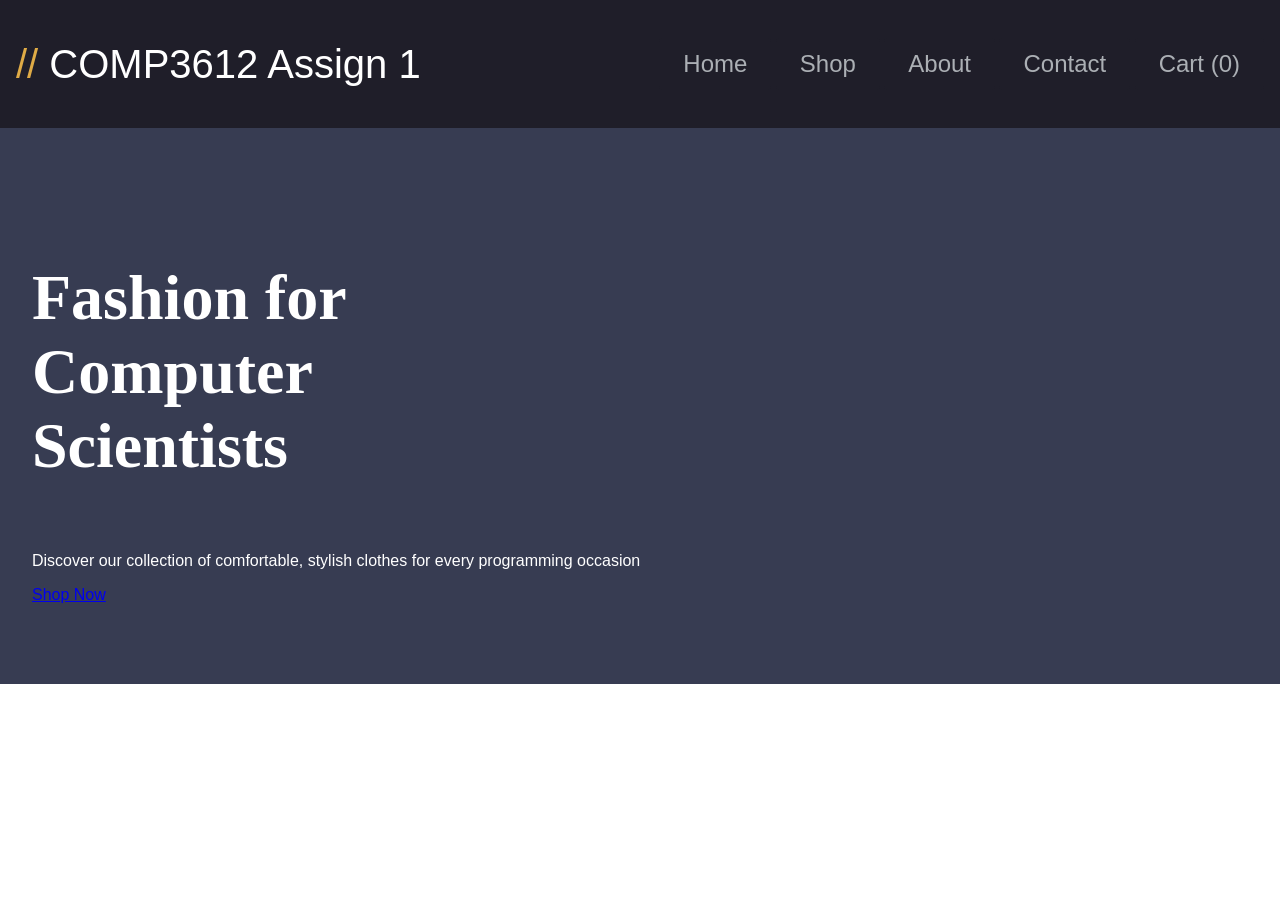
==== assign1/instructions/index.html @ 2de92e4e "Hero banner in progress, spacing needs to be fxixed" ====
<!DOCTYPE html>
<html lang="en">

<body>
<head>
    
    <link rel="stylesheet" href="styles.css">
    
</head>
<main>
    <header>
        <h1><span>//</span> COMP3612 Assign 1</h1>
        <div class = "nav-buttons">
            <a href="C:\Users\Gabriel Robles\comp3612.github.io\assign1\instructions\index.html">Home</a>
            <a href= "#">Shop</a>
            <a href = "C:\Users\Gabriel Robles\comp3612.github.io\assign1\instructions\about.html">About</a>
            <a href = "#">Contact</a> 
            <a href = "#">Cart (0)</a>
        </div>
    </header>

    <section class="banner">
        <h2>Fashion for 
            Computer 
            Scientists</h2>
        <p>Discover our collection of comfortable, stylish clothes for every programming occasion</p>
        <a href = "#"> Shop Now </a>
    </section>



</main>
</body>
</html>
---- assign1/instructions/styles.css ----
body {
    margin: 0;
    padding: 0;
    font-family:   Roboto, Arial, sans-serif;
    font-size: 1em;
}

header {
    padding: 0 1em;
    background-color: #1F1E29;
    height: 8em;
    display: flex;
    justify-content: space-between;
    align-items: center;
   
}

header h1{
    color: #FFFFFF;
    font-size: 2.5em;
    font-family: 'Consolas', sans-serif;
    font-weight: normal;
}

header h1 span {
    color: #DFAB46;
    font-family: 'Consolas', sans-serif;
}

.nav-buttons a {
    background-color:#1F1E29;
    color: #abafb4;
    font-family: 'Roboto', sans-serif;
    text-decoration: none;
    display: inline-block;
    padding: 0.5em 1em;
    border: none;
    border-radius: 0.25rem;
    cursor: pointer;
    font-size: 1.5em;
}

.nav-buttons a:hover {
    background-color: #354A60; /* The purple color applies only when hovered */
}

.banner {
    background-color: #373c52;
    padding: 5rem 2rem;
    color: #FFFFFF;
    display: flex;
    flex-direction: column;
}

.banner h2 {
    font-size: 4rem;
    font-weight: bold;
    font-family: 'Playfair Display';
    max-width: 25rem;
}
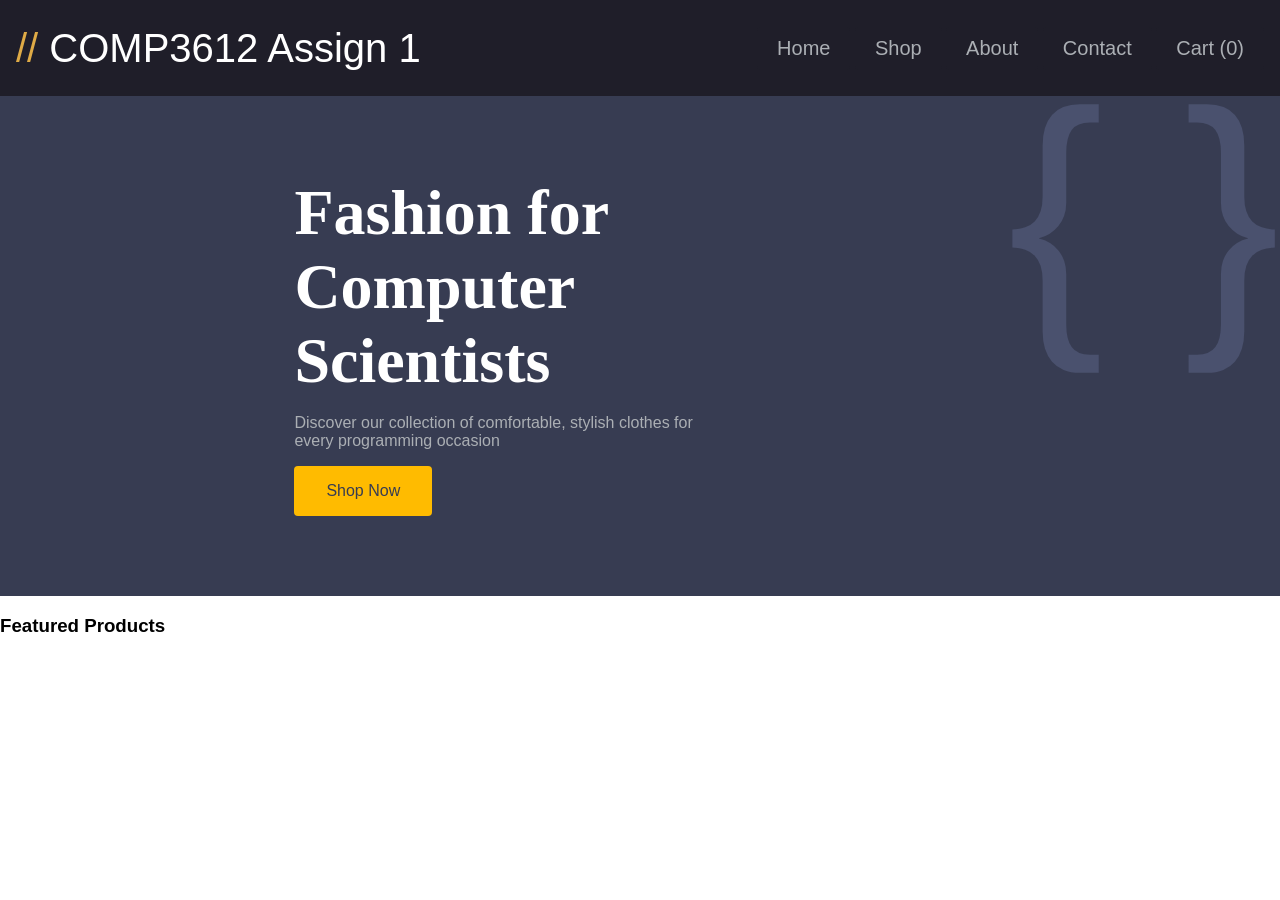
==== commit 215e0f83: "Started on the cards section" ====
--- a/assign1/instructions/index.html
+++ b/assign1/instructions/index.html
@@ -1,34 +1,37 @@
 <!DOCTYPE html>
 <html lang="en">
-
+<head>
+    <link rel="stylesheet" href="styles.css">
+</head>
 <body>
-<head>
-    
-    <link rel="stylesheet" href="styles.css">
-    
-</head>
-<main>
+    <!-- Navigation -->
     <header>
         <h1><span>//</span> COMP3612 Assign 1</h1>
-        <div class = "nav-buttons">
-            <a href="C:\Users\Gabriel Robles\comp3612.github.io\assign1\instructions\index.html">Home</a>
-            <a href= "#">Shop</a>
-            <a href = "C:\Users\Gabriel Robles\comp3612.github.io\assign1\instructions\about.html">About</a>
-            <a href = "#">Contact</a> 
-            <a href = "#">Cart (0)</a>
+        <div class="nav-buttons">
+            <a href="index.html">Home</a>
+            <a href="#">Shop</a>
+            <a href="about.html">About</a>
+            <a href="#">Contact</a> 
+            <a href="#">Cart (0)</a>
         </div>
     </header>
 
-    <section class="banner">
-        <h2>Fashion for 
-            Computer 
-            Scientists</h2>
-        <p>Discover our collection of comfortable, stylish clothes for every programming occasion</p>
-        <a href = "#"> Shop Now </a>
-    </section>
+    <main>
+        <!-- Hero Banner -->
+        <section class="banner">
+            <span class="braces" aria-hidden="true">{ }</span>
+            <h2>Fashion for 
+                Computer 
+                Scientists</h2>
+            <p>Discover our collection of comfortable, stylish clothes for every programming occasion</p>
+            <a href="#"> Shop Now </a>
+        </section>
 
-
-
-</main>
+        <!-- Product Section -->
+        <section class="products";>
+            <h3>Featured Products</h3>
+            
+        </section>
+    </main>
 </body>
-</html>
+</html>
--- a/assign1/instructions/styles.css
+++ b/assign1/instructions/styles.css
@@ -8,7 +8,7 @@
 header {
     padding: 0 1em;
     background-color: #1F1E29;
-    height: 8em;
+    height: 6em;
     display: flex;
     justify-content: space-between;
     align-items: center;
@@ -37,7 +37,7 @@
     border: none;
     border-radius: 0.25rem;
     cursor: pointer;
-    font-size: 1.5em;
+    font-size: 1.25em;
 }
 
 .nav-buttons a:hover {
@@ -46,10 +46,13 @@
 
 .banner {
     background-color: #373c52;
-    padding: 5rem 2rem;
     color: #FFFFFF;
     display: flex;
     flex-direction: column;
+    align-items: flex-start;
+    text-align: left;
+    padding: 5rem 23%;
+
 }
 
 .banner h2 {
@@ -57,4 +60,33 @@
     font-weight: bold;
     font-family: 'Playfair Display';
     max-width: 25rem;
+    margin: 0;
+}
+
+.banner p {
+    font-size: 1em;
+    font-family: 'Roboto', sans-serif;
+    color: #abafb4;
+    max-width: 26rem;
+    margin: 1;
+}
+
+.banner a {
+    background-color: rgb(255, 187, 0);
+    color: #373c52;
+    text-decoration: none;
+    display: inline-block;
+    padding: 1em 2em;
+    border: none;
+    border-radius: 0.25rem;
+    cursor: pointer;
+}
+
+.braces {
+  position: absolute;
+  top: 3rem;
+  right: 0;
+  font-family: 'Consolas', sans-serif;
+  font-size: 18rem;
+  color: #4a516e;
 }
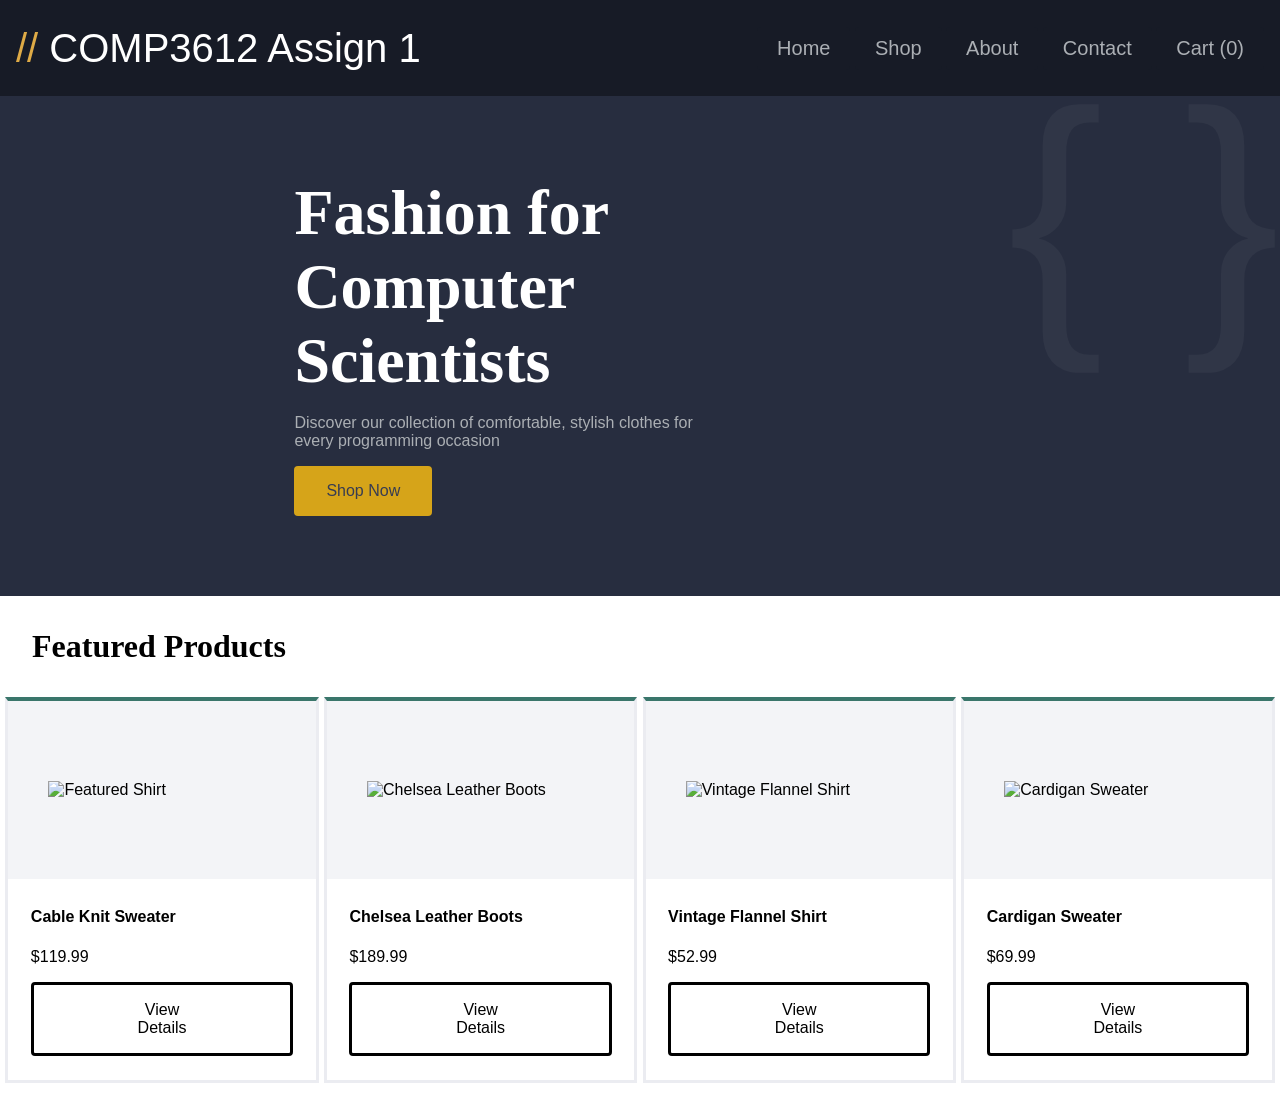
==== commit 05b4142e: "started on cards almost done" ====
--- a/assign1/instructions/index.html
+++ b/assign1/instructions/index.html
@@ -28,8 +28,70 @@
         </section>
 
         <!-- Product Section -->
-        <section class="products";>
+        <section class="products">
             <h3>Featured Products</h3>
+
+            <article class="cards">
+
+                <article class="card">
+
+                    <figure id="Shirt">
+                    <img src="C:\Users\gr747\Downloads\Comp 3612 Web development\comp3612.github.io\assign1\data\images\003-small-front.png" alt="Featured Shirt"> 
+                    </figure>
+                    <div class="card-content">
+                        <h4>Cable Knit Sweater</h4>
+                        <p>$119.99</p>
+                        <div class="card-actions">
+                        <a href="product.html">View Details</a>
+                        </div>
+                    </div>
+                </article>
+                
+                <article class="card">
+
+                    <figure id="Boots">
+                    <img src="data/004-small-front.png" alt="Chelsea Leather Boots"> 
+                    </figure>
+                    <div class="card-content">
+                        <h4>Chelsea Leather Boots</h4>
+                        <p>$189.99</p>
+                        <div class="card-actions">
+                        <a href="product.html">View Details</a>
+                        </div>
+                    </div>
+                </article>
+
+                <article class="card">
+
+                    <figure id="Flannel">
+                    <img src="data/005-small-front.png" alt="Vintage Flannel Shirt">
+                    </figure>
+                    <div class="card-content">
+                        <h4>Vintage Flannel Shirt</h4>
+                        <p>$52.99</p>
+                        <div class="card-actions">
+                        <a href="#">View Details</a>
+                        </div>
+                    </div>
+                
+                </article>
+               
+                
+
+                <article class="card">
+
+                    <figure id="Cardigan">
+                    <img src="data/006-small-front.png" alt="Cardigan Sweater"> 
+                    </figure>
+                    <div class="card-content">
+                        <h4>Cardigan Sweater</h4>
+                        <p>$69.99</p>
+                        <div class="card-actions">
+                        <a href="#">View Details</a>
+                        </div>
+                    </div>
+                
+                </article>
             
         </section>
     </main>
--- a/assign1/instructions/styles.css
+++ b/assign1/instructions/styles.css
@@ -7,7 +7,7 @@
 
 header {
     padding: 0 1em;
-    background-color: #1F1E29;
+    background-color: #171b26;
     height: 6em;
     display: flex;
     justify-content: space-between;
@@ -28,7 +28,7 @@
 }
 
 .nav-buttons a {
-    background-color:#1F1E29;
+    background-color:#171b26;
     color: #abafb4;
     font-family: 'Roboto', sans-serif;
     text-decoration: none;
@@ -41,11 +41,11 @@
 }
 
 .nav-buttons a:hover {
-    background-color: #354A60; /* The purple color applies only when hovered */
+    background-color: #34495e; /* The purple color applies only when hovered */
 }
 
 .banner {
-    background-color: #373c52;
+    background-color: #272d3f;
     color: #FFFFFF;
     display: flex;
     flex-direction: column;
@@ -72,7 +72,7 @@
 }
 
 .banner a {
-    background-color: rgb(255, 187, 0);
+    background-color: #d6a419;
     color: #373c52;
     text-decoration: none;
     display: inline-block;
@@ -88,5 +88,66 @@
   right: 0;
   font-family: 'Consolas', sans-serif;
   font-size: 18rem;
-  color: #4a516e;
+  color: #303647;
+}
+.products h3{
+    font-family: 'Playfair Display';
+    font-size: 2rem;
+    margin: 2rem 2rem;
+    
+}
+
+
+.cards {
+    display: flex;
+    justify-content: space-evenly;
+    flex-wrap: wrap;
+
+    .card {
+	    background: #f3f4f7;
+	    margin-bottom: 2em;	
+        padding: 0;
+        width: 24%;
+        border: 3px solid #ebecf1;
+        align-items: center;
+        border-top: 4px solid #3a766b;
+
+    }
+    .card img {
+        width: 100%;
+        display:block;
+        margin: 5rem auto;
+
+    }
+
+    .card-content {
+	    padding: 0.5em 1.4em 0 1.4em;
+	    font-size: 1rem; 
+        background-color: white;
+
+    }
+
+    .card-actions {
+        text-align: center;
+        padding-bottom: 1.5em; /* Optional: Adds spacing below the button */
+    }
+    .card-actions a{
+        background-color: #FFFFFF;
+        color: black;
+        text-decoration: none;
+        display: inline-block;
+        padding: 1em 6em;
+        border: none;
+        border-radius: 0.25rem;
+        cursor: pointer;
+        border: 3px solid black;
+    }
+
+    .card:hover{
+        border-top: 4px solid #DFAB46;
+        .card-actions a{
+            background-color: black;
+            color: white;
+        }
+    }
 }
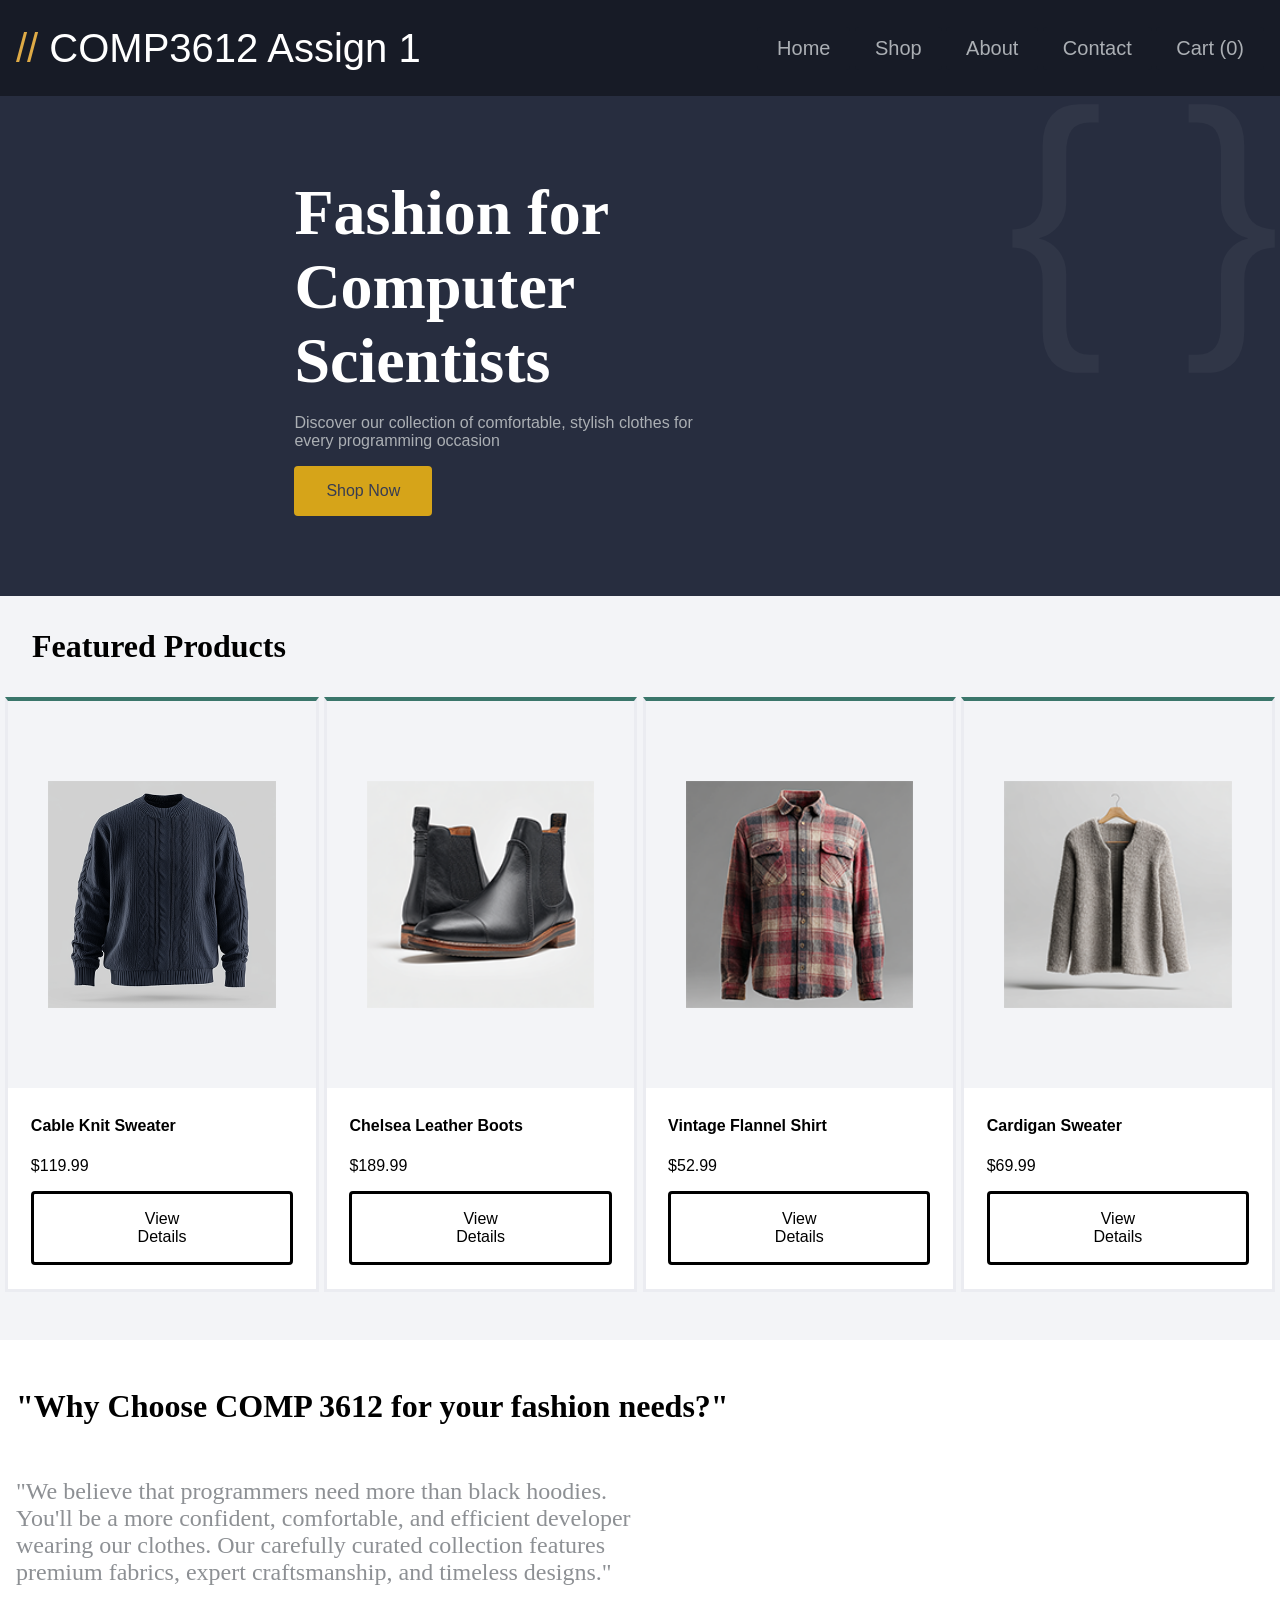
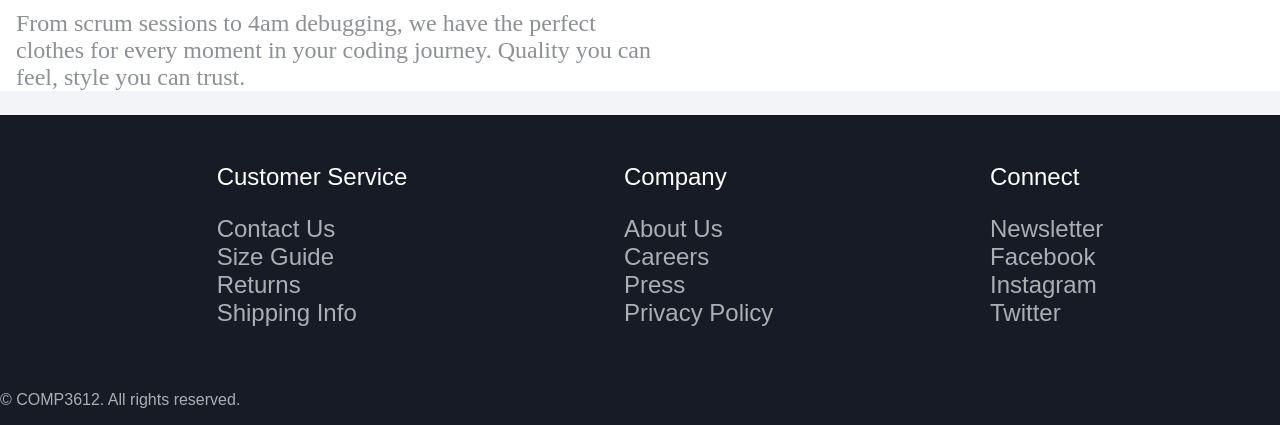
==== commit 8401066e: "index.html done!" ====
--- a/assign1/instructions/index.html
+++ b/assign1/instructions/index.html
@@ -28,7 +28,7 @@
         </section>
 
         <!-- Product Section -->
-        <section class="products">
+        <main class="container">
             <h3>Featured Products</h3>
 
             <article class="cards">
@@ -36,7 +36,7 @@
                 <article class="card">
 
                     <figure id="Shirt">
-                    <img src="C:\Users\gr747\Downloads\Comp 3612 Web development\comp3612.github.io\assign1\data\images\003-small-front.png" alt="Featured Shirt"> 
+                    <img src="../data/images/003-medium-front.png" alt="Featured Shirt"> 
                     </figure>
                     <div class="card-content">
                         <h4>Cable Knit Sweater</h4>
@@ -50,7 +50,7 @@
                 <article class="card">
 
                     <figure id="Boots">
-                    <img src="data/004-small-front.png" alt="Chelsea Leather Boots"> 
+                    <img src="../data/images/008-small-front.png" alt="Chelsea Leather Boots"> 
                     </figure>
                     <div class="card-content">
                         <h4>Chelsea Leather Boots</h4>
@@ -64,7 +64,7 @@
                 <article class="card">
 
                     <figure id="Flannel">
-                    <img src="data/005-small-front.png" alt="Vintage Flannel Shirt">
+                    <img src="../data/images/011-small-front.png" alt="Vintage Flannel Shirt">
                     </figure>
                     <div class="card-content">
                         <h4>Vintage Flannel Shirt</h4>
@@ -81,7 +81,7 @@
                 <article class="card">
 
                     <figure id="Cardigan">
-                    <img src="data/006-small-front.png" alt="Cardigan Sweater"> 
+                    <img src="../data/images/009-small-front.png" alt="Cardigan Sweater"> 
                     </figure>
                     <div class="card-content">
                         <h4>Cardigan Sweater</h4>
@@ -93,7 +93,48 @@
                 
                 </article>
             
+        </main>
+
+        <!--Description section-->
+        <section class="description">
+            <h5>"Why Choose COMP 3612 for your fashion needs?"</h5>
+            <p>"We believe that programmers need more than black hoodies.
+                You'll be a more confident, comfortable, and efficient developer wearing our clothes.
+                Our carefully curated collection features premium fabrics, expert craftsmanship, and timeless designs."</p>
+            <p> From scrum sessions to 4am debugging, we have the perfect clothes for every moment in your coding journey.
+                Quality you can feel, style you can trust.</p>
         </section>
+
+
+        <!--Footer section-->
+        <footer>
+            <ul class= "customerservice">
+                <p> Customer Service</p>
+                <li> <a href = #> Contact Us</a> </li>
+                <li> <a href = #> Size Guide </a> </li>
+                <li> <a href = #> Returns</a> </li>
+                <li> <a href = #> Shipping Info </a> </li>
+            </ul>
+
+            <ul class = "company">
+                <p> Company </p>
+                <li> <a href = #> About Us</a> </li>
+                <li> <a href = #> Careers</a> </li>
+                <li> <a href = #> Press</a> </li>
+                <li> <a href = #> Privacy Policy</a> </li>
+            </ul>
+
+            <ul class = "connect">
+                <p>Connect</p>
+                <li> <a href = #> Newsletter</a> </li>
+                <li> <a href = #> Facebook</a> </li>
+                <li> <a href = #> Instagram</a> </li>
+                <li> <a href = #> Twitter</a> </li>
+            </ul>
+            <p class="copyright">&copy COMP3612. All rights reserved.</p>
+        </footer>
     </main>
+
+
 </body>
 </html>
--- a/assign1/instructions/styles.css
+++ b/assign1/instructions/styles.css
@@ -3,6 +3,7 @@
     padding: 0;
     font-family:   Roboto, Arial, sans-serif;
     font-size: 1em;
+    background-color:#f3f4f7 ;
 }
 
 header {
@@ -90,7 +91,8 @@
   font-size: 18rem;
   color: #303647;
 }
-.products h3{
+
+.container h3{
     font-family: 'Playfair Display';
     font-size: 2rem;
     margin: 2rem 2rem;
@@ -144,10 +146,83 @@
     }
 
     .card:hover{
-        border-top: 4px solid #DFAB46;
+        border: 3px solid black;
+        border-top: 3px solid #DFAB46;
         .card-actions a{
             background-color: black;
             color: white;
         }
-    }
+        
+    }
+}
+
+.description{
+    background-color: white;
+}
+.description h5{
+    font-size: 2rem;
+    font-family: 'Playfair Display';
+    margin-top: 1rem;
+    padding: 3rem 0 0 1rem;
+
+}
+
+.description p{
+    font-family: 'Robotos';
+    max-width: 50%;
+    font-size: 1.5rem;
+    padding: 0 0 0 1rem;
+    color: #8d9094;
+}
+
+footer{
+    display:flex;
+    background-color: #171b26;
+    justify-content: space-evenly;
+    color: white;
+    flex-wrap:wrap;
+
+
+    .customerservice{
+        color: white;
+        list-style: none;
+        font-family: 'Consolas', sans-serif;
+        font-size: 1.5rem;
+
+        
+    }
+    .customerservice a{
+        text-decoration: none;
+        color: #abafb4;
+        margin-bottom: 12px;
+        
+    }
+
+    .company{
+        color: white;
+        list-style: none;
+        font-size: 1.5rem;
+    }
+
+    .company a{
+        text-decoration: none;
+        color: #abafb4;
+    }
+
+    .connect{
+        color: white;
+        list-style: none;
+        font-size: 1.5rem;
+    }
+
+    .connect a{
+        text-decoration: none;
+        color:#abafb4;
+    }
+}
+.copyright {
+  width: 100%; /* Forces the copyright to take up the entire bottom row */
+  text-align: left; 
+  margin-top: 40px; 
+  color:#abafb4;
 }
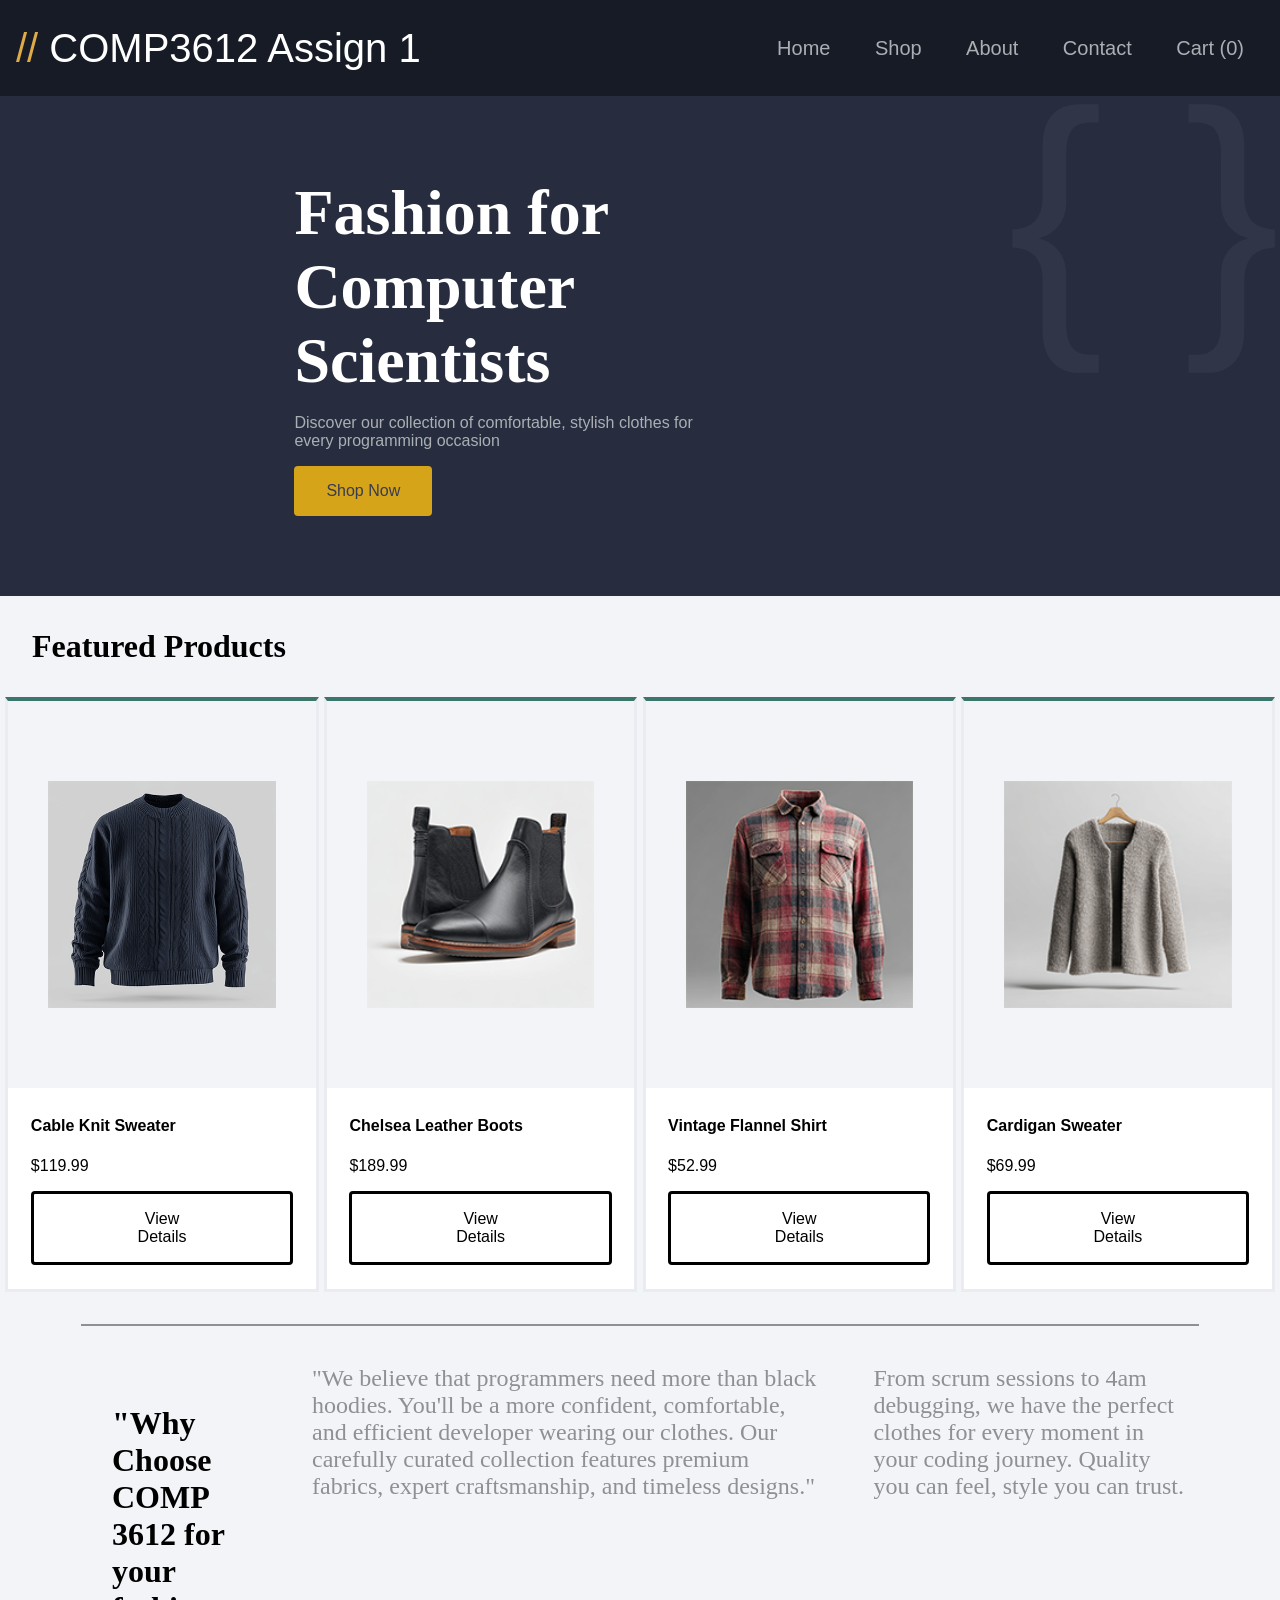
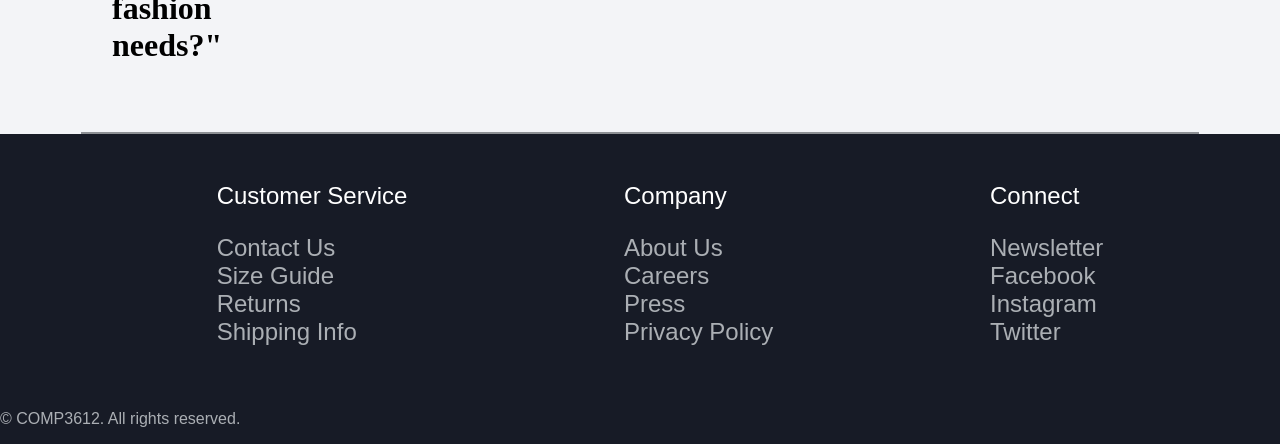
==== commit c3ca1acb: "DONE" ====
--- a/assign1/instructions/index.html
+++ b/assign1/instructions/index.html
@@ -8,7 +8,7 @@
     <header>
         <h1><span>//</span> COMP3612 Assign 1</h1>
         <div class="nav-buttons">
-            <a href="index.html">Home</a>
+            <a href="index.html" class="home">Home</a>
             <a href="#">Shop</a>
             <a href="about.html">About</a>
             <a href="#">Contact</a> 
@@ -19,6 +19,7 @@
     <main>
         <!-- Hero Banner -->
         <section class="banner">
+            <!--Scout Louden helped me with line 23 -->
             <span class="braces" aria-hidden="true">{ }</span>
             <h2>Fashion for 
                 Computer 
@@ -107,7 +108,7 @@
 
 
         <!--Footer section-->
-        <footer>
+       <footer>
             <ul class= "customerservice">
                 <p> Customer Service</p>
                 <li> <a href = #> Contact Us</a> </li>
@@ -115,7 +116,7 @@
                 <li> <a href = #> Returns</a> </li>
                 <li> <a href = #> Shipping Info </a> </li>
             </ul>
-
+ 
             <ul class = "company">
                 <p> Company </p>
                 <li> <a href = #> About Us</a> </li>
--- a/assign1/instructions/styles.css
+++ b/assign1/instructions/styles.css
@@ -42,7 +42,7 @@
 }
 
 .nav-buttons a:hover {
-    background-color: #34495e; /* The purple color applies only when hovered */
+    background-color: #34495e; 
 }
 
 .banner {
@@ -183,7 +183,7 @@
     flex-wrap:wrap;
 
 
-    .customerservice{
+    .customerservice, .company, .connect{
         color: white;
         list-style: none;
         font-family: 'Consolas', sans-serif;
@@ -191,38 +191,487 @@
 
         
     }
-    .customerservice a{
+    .customerservice a, .company a, .connect a{
         text-decoration: none;
         color: #abafb4;
         margin-bottom: 12px;
         
-    }
-
-    .company{
-        color: white;
-        list-style: none;
-        font-size: 1.5rem;
-    }
-
-    .company a{
-        text-decoration: none;
-        color: #abafb4;
-    }
-
-    .connect{
-        color: white;
-        list-style: none;
-        font-size: 1.5rem;
-    }
-
-    .connect a{
-        text-decoration: none;
-        color:#abafb4;
-    }
+    }  
 }
 .copyright {
-  width: 100%; /* Forces the copyright to take up the entire bottom row */
+  width: 100%; 
   text-align: left; 
   margin-top: 40px; 
   color:#abafb4;
+}
+
+/*start of about.html styles*/
+.banner2 {
+    background-color: #272d3f;
+    color: #FFFFFF;
+    display: flex;
+    flex-direction: column;
+    align-items: flex-start;
+    text-align: left;
+    padding: 5rem 23%;
+
+}
+
+.banner2 h2 {
+    font-size: 3rem;
+    font-weight: bold;
+    font-family: 'Playfair Display';
+    max-width: 50rem;
+    margin: 0;
+}
+
+.banner2 p {
+    font-size: 1em;
+    font-family: 'Roboto', sans-serif;
+    color: #abafb4;
+    max-width: 26rem;
+    margin: 1;
+}
+
+.story {
+    display: flex;
+    justify-content: space-evenly;
+    flex-wrap: wrap;
+    border: 3px solid #d2d4d8; 
+
+
+
+}
+.story h3 {
+    font-size: 2rem;
+    font-family: 'Robotos';
+    padding: 3rem 0 0 1rem;
+}
+
+.story p {
+    font-size: 1.25rem;
+    color: #8d9094;
+    max-width: 40%;
+    font-family: 'Consolas';
+}
+
+
+.values {
+    display: flex;
+    justify-content: space-evenly;
+    flex-wrap: wrap;
+    background-color: white;
+    padding: 1rem 0em 3rem 0rem;
+
+}
+
+.value-card {
+    border: 3px solid #d2d4d8;
+    background-color: #f3f4f7;
+    width: 25%;
+    color: #8d9094;
+    
+
+}
+.value-card h4 {
+    font-size: 1.25rem;
+    color: black;
+    width: 100%;
+    font-family: "Robotos";
+    padding: 0 0 0 1rem;
+}
+
+.value-card p {
+    padding: 0 0 0 1rem;
+    font-family: 'Consolas';
+
+}
+.valuesheader {
+    width: 100%; 
+    text-align: center; 
+    margin-top: 40px;
+    color: black;
+    font-size: 1.5rem;
+    font-weight: bolder;
+    font-family: "Robotos";
+}
+
+.i-box, .q-box, .s-box {
+    background-color: black;
+    width: 2.5rem;
+    height: 2.5rem;
+    display: inline-flex;
+    justify-content: center;
+    align-items: center;
+    border-radius: 0.25rem;    
+    font-size: 1.5rem;
+    font-weight: bold;
+    margin: 1rem;
+    margin-top: 1.5rem;
+    font-family: 'Consolas', sans-serif;
+}
+
+.meetteambanner {
+    padding: 0 1rem 0 6%;
+}
+
+.meetteambanner h5{
+    font-style: bold;
+    font-size: 2rem;
+    font-family: 'Robotos';
+}
+
+.meetteambanner p{
+    font-size: 1.25rem;
+    width: 80%;
+    font-family: 'Consolas', sans-serif;
+}
+
+.team-photo{
+   display: inline-block;
+   border: 3px solid #8d9094;
+   margin: 0;
+   
+
+}
+
+.teamcard {
+    display: inline-block;
+    width: 33%;
+    vertical-align: top;
+    
+}
+.jobtitle{
+   color: #DFAB46;
+}
+
+.yourname {
+    font-weight: bold;
+}
+
+.journey{
+    background-color: white;
+}
+
+.journey {
+    text-align: center;
+    padding: 2rem;
+}
+
+.journey h6 {
+    color: #1a233a;
+    font-size: 2rem;
+    font-family: 'Robotos';
+}
+
+
+.journey-list {
+    list-style: none; 
+    padding: 0;
+    margin: 0 auto; 
+    max-width: 600px; 
+    text-align: left; 
+}
+
+
+.journey-list li {
+    margin-bottom: 2rem; 
+}
+
+
+.journey-list .season {
+    font-weight: bold;
+    color: #4a6c82; 
+    font-family: 'Consolas', sans-serif; 
+
+}
+
+.journey-list p {
+    color: #3b3c40;
+    font-family: 'Consolas', sans-serif;
+}
+
+.contact {
+    background-color: #f3f4f7;
+    padding: 3rem 0 3rem 6%;
+    
+}
+.contact h6 {
+    font-family:  'Robotos';
+    font-size: 2rem;
+}
+
+.contactcard{
+    border: 3px solid #d2d4d8;
+    background-color: white;
+    width: 20%;
+    display: inline-block;
+    padding: 1rem 2rem 1rem 2rem;
+    margin-right: 2rem;
+
+}
+
+.contactcard div{
+    font-family: 'Robotos';
+    font-weight: bold;
+    margin: 1rem;
+    
+}
+ 
+.contactcard p{
+    font-family: 'Consolas', sans-serif;
+    margin: 0;
+}
+
+/*start of product.html*/
+
+.productheader header {
+    padding: 0 1em;
+    background-color: #171b26;
+    height: 6em;
+    display: flex;
+    justify-content: space-between;
+    align-items: center;
+   
+}
+
+.productheader h1{
+    color: #FFFFFF;
+    font-size: 2.5em;
+    font-family: 'Consolas', sans-serif;
+    font-weight: normal;
+    padding-left: 10rem;
+}
+
+.productheader h1 span {
+    color: #DFAB46;
+    font-family: 'Consolas', sans-serif;
+}
+
+
+.breadcrumb{
+    font-family: 'Consolas', sans-serif;
+    font-size: 1.5rem;
+    background-color: white;
+    padding: 0.25rem;
+    padding-left: 10rem;
+}
+
+.grid-container {
+    display: grid;
+    grid-template-columns: 1fr 1fr;
+
+}
+
+.images{
+    padding-left: 10rem;
+}
+
+.images img{
+    width: 80%;
+    height: auto;
+    margin-bottom: 1rem;
+}
+
+.small-images{
+    display: flex;
+    width: 80%;
+    gap: 1rem;
+}
+
+.details h1{
+    font-family: 'Robotos';
+    width: 20%;
+}
+
+.reviews {
+    color:#d6a419;
+}
+
+.details h2{
+    font-family: 'Consolas', sans-serif;
+}
+
+.details p {
+    font-family: 'Consolas', sans-serif;
+    width: 70%;
+}
+
+.details h3{
+    font-family: 'Consolas', sans-serif;
+    font-size: 1rem;
+    padding-bottom: 0;
+}
+
+.size-options a{
+    border: 2px solid #abafb4;
+    font-size: 1.5rem;
+    display: inline-block;
+    width: 5%;
+    text-align: center;
+    padding: 0.75rem;
+    text-decoration: none;
+    color: black;
+    border-radius: 10%;
+    }
+
+.size-options a:hover{
+    background-color: #abafb4;
+    color: #898d92;
+    }
+
+.color {
+    display: flex;
+    gap: 12px;
+}
+
+.color div{
+   width: 32px;
+   height: 32px;
+   border-radius: 50%;
+   border: 1px solid #abafb4; 
+}
+
+.quantity p {
+    border: 1px solid #abafb4;
+    background-color: white;
+    padding: 0.75rem;
+    width: 10%;
+}
+
+.buttons{
+    display: flex;
+    gap: 12px;
+}
+.buttons input {
+    background-color:#d6a419;
+    color: #373c52;
+    text-decoration: none;
+    display: inline-block;
+    padding: 1.5em 2em;
+    border: none;
+    border-radius: 0.25rem;
+    cursor: pointer;
+    font-weight: bolder;
+}
+
+.buttons a{
+    color: black;
+    text-decoration: none;
+    display: inline-block;
+    padding: 1em 2em;
+    border: none;
+    border-radius: 0.25rem;
+    cursor: pointer;
+    border: 2px solid black;
+    font-weight: bolder;
+}
+
+.description{
+    display:flex;
+    gap: 2rem;
+    border-top: 2px solid #8d9094;
+    border-bottom: 2px solid #8d9094;
+    background-color: #f3f4f7;
+    width: 85%;
+    margin: 0 auto;
+    padding: 15px;
+
+}
+
+.active{
+    border-bottom: 2px solid #d6a419;
+}
+
+.tabs a{
+    text-decoration: none;
+    font-family: 'Consolas', sans-serif;
+    color: black;
+    padding: 15px 1rem 15px 1rem;
+}
+
+
+
+.productdetails{
+    padding-left: 10rem;
+    padding-bottom: 5rem;
+}
+.productdetails h1{
+    font-family: 'Robotos';
+}
+
+.productdetails p{
+    font-family: 'Consolas', sans-serif;
+    width: 37%;
+}
+
+.features{
+    max-width: 600px;
+    font-family: 'Robotos';
+}
+.featuresrow {
+    display:flex;
+    padding: 10px 0;
+    border-bottom : 1px solid #8d9094;
+    
+    
+}
+
+.featuresrow div{
+    width: 30%;
+    font-weight: bold;
+    font-family: 'Robotos';
+}
+
+.featuresrow p{
+    width: 70%;
+    text-align: left;
+    margin: 0;
+}
+
+
+.customerreviews {
+    width: 85%;
+    padding-left: 10rem;
+}
+.customerreviews h1{
+    padding-top: 2rem;
+    border-top: 1px solid #8d9094;
+}
+
+.customer{
+    border-bottom: 1px solid #8d9094;
+    font-family: 'Consolas', sans-serif;
+    padding: 2rem;
+}
+
+.customer h1{
+    border-top: none;
+    font-family: 'Consolas', sans-serif;
+}
+
+.customer p{
+    width: 50%;
+}
+
+
+.review-top {
+    display: flex;
+    justify-content: space-between;
+    align-items: center; 
+    margin-bottom: 10px; 
+}
+
+.name-and-stars {
+    display: flex;
+    gap: 15px; 
+    align-items: center;
+}
+
+.stars{
+    color:#d6a419;
+}
+
+.name{
+    font-family: 'Consolas', sans-serif;
 }
